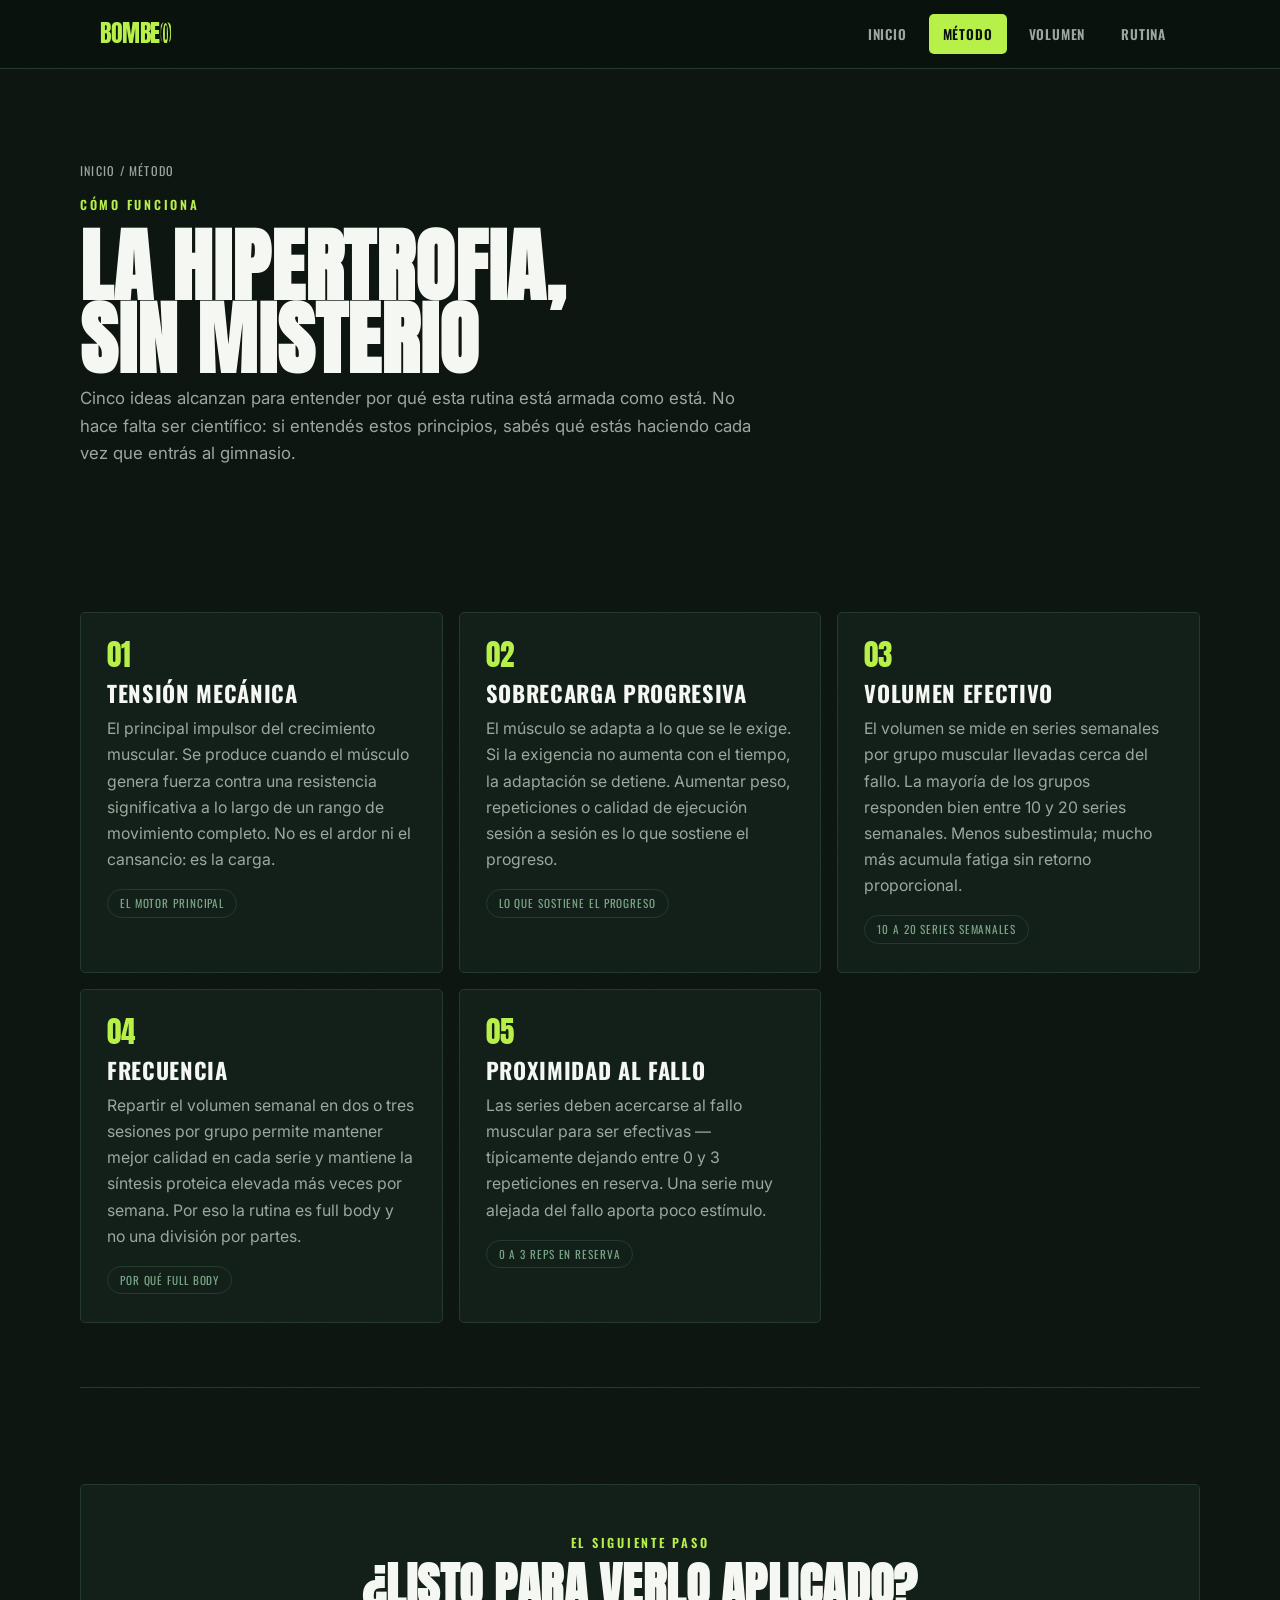
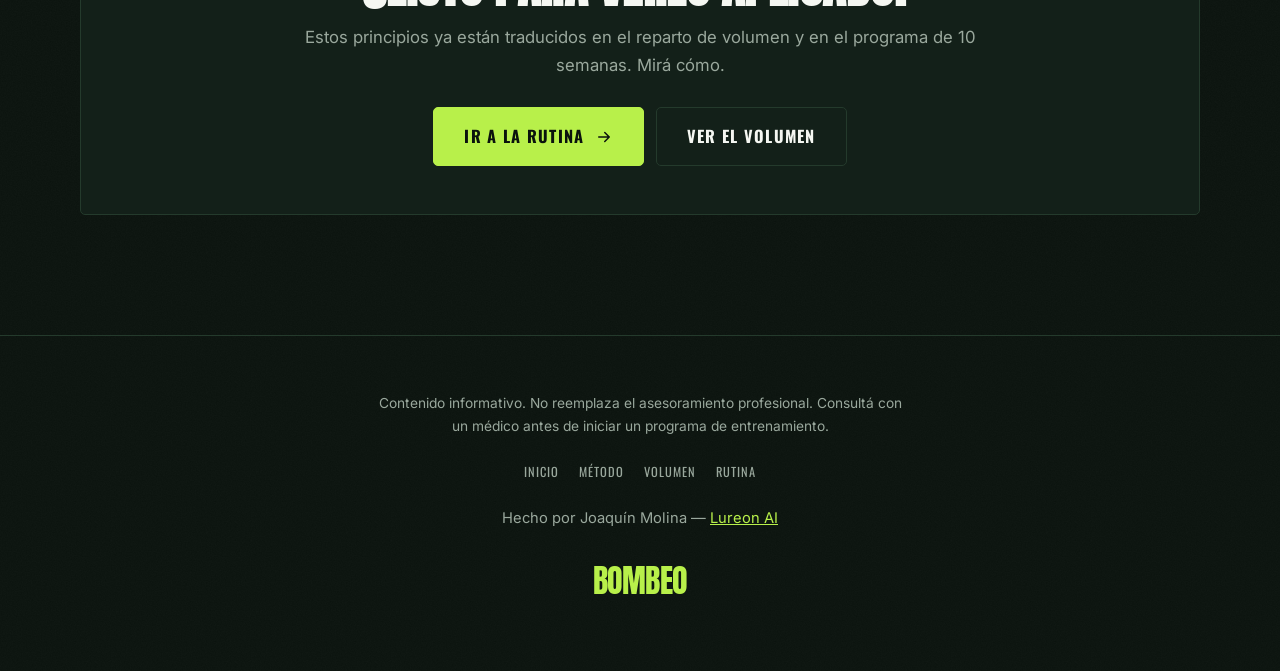
==== metodo.html @ 24048036 "Reconstruir como sitio multi-página con diseño mejorado El sitio era un solo index.html con seccione" ====
<!doctype html>
<html lang="es-AR">
<head>
<meta charset="utf-8">
<meta name="viewport" content="width=device-width, initial-scale=1">
<title>Método — BOMBEO</title>
<meta name="description" content="Los cinco principios de hipertrofia detrás de BOMBEO: tensión mecánica, sobrecarga progresiva, volumen efectivo, frecuencia y proximidad al fallo.">
<link rel="preconnect" href="https://fonts.googleapis.com">
<link rel="preconnect" href="https://fonts.gstatic.com" crossorigin>
<link href="https://fonts.googleapis.com/css2?family=Anton&family=Oswald:wght@500;600;700&family=Inter:wght@400;500;600&display=swap" rel="stylesheet">
<link rel="stylesheet" href="styles.css">
</head>
<body data-page="metodo">

<nav class="navbar">
  <div class="nav-top wrap">
    <a class="nav-logo" href="index.html">BOMBE<span class="disc">O</span></a>
    <button class="nav-toggle" aria-label="Abrir menú" aria-expanded="false">
      <svg viewBox="0 0 24 24" fill="none" stroke-width="2" stroke-linecap="round"><path d="M3 6h18M3 12h18M3 18h18"/></svg>
    </button>
    <div class="nav-links">
      <a href="index.html">Inicio</a>
      <a href="metodo.html" aria-current="page">Método</a>
      <a href="volumen.html">Volumen</a>
      <a href="rutina.html">Rutina</a>
    </div>
  </div>
</nav>

<main>
  <header class="page-hero wrap">
    <p class="crumb"><a href="index.html">Inicio</a> / Método</p>
    <p class="eyebrow">Cómo funciona</p>
    <h1 class="section-title">La hipertrofia,<br>sin misterio</h1>
    <p class="section-lead">Cinco ideas alcanzan para entender por qué esta rutina está armada como está. No hace falta ser científico: si entendés estos principios, sabés qué estás haciendo cada vez que entrás al gimnasio.</p>
  </header>

  <section class="section-tight wrap">
    <div class="concept-grid stagger" id="concepts"></div>
  </section>

  <section class="section wrap">
    <div class="reveal" style="background:var(--card);border:1px solid var(--border);border-radius:var(--radius);padding:clamp(28px,5vw,48px);text-align:center">
      <p class="eyebrow" style="margin-bottom:10px">El siguiente paso</p>
      <h2 class="section-title" style="font-size:clamp(1.8rem,6vw,3rem);margin-bottom:16px">¿Listo para verlo aplicado?</h2>
      <p class="section-lead" style="margin:0 auto 28px">Estos principios ya están traducidos en el reparto de volumen y en el programa de 10 semanas. Mirá cómo.</p>
      <div class="hero-cta">
        <a class="btn btn-primary" href="rutina.html">Ir a la rutina
          <svg viewBox="0 0 24 24" fill="none" stroke="currentColor" stroke-width="2" stroke-linecap="round" stroke-linejoin="round"><path d="M5 12h14M13 6l6 6-6 6"/></svg>
        </a>
        <a class="btn btn-ghost" href="volumen.html">Ver el volumen</a>
      </div>
    </div>
  </section>
</main>

<footer class="site-footer">
  <div class="wrap">
    <p class="disclaimer">Contenido informativo. No reemplaza el asesoramiento profesional. Consultá con un médico antes de iniciar un programa de entrenamiento.</p>
    <div class="foot-links">
      <a href="index.html">Inicio</a>
      <a href="metodo.html">Método</a>
      <a href="volumen.html">Volumen</a>
      <a href="rutina.html">Rutina</a>
    </div>
    <p class="credits">Hecho por Joaquín Molina — <a href="https://lureon.ai" target="_blank" rel="noopener">Lureon AI</a></p>
    <div class="foot-mark">BOMBEO</div>
  </div>
</footer>

<script src="app.js"></script>
</body>
</html>
---- styles.css ----
/* ============================================================
   BOMBEO — estilos compartidos (multi-página)
   ============================================================ */
:root{
  --bg:#0A120D;
  --card:#132019;
  --elev:#1C2E23;
  --lima:#B8F04A;
  --lima-hi:#c8ff5e;
  --salvia:#7BA687;
  --fg:#F5F7F2;
  --fg2:#9AA89D;
  --border:#243A2C;
  --lima-20:rgba(184,240,74,.20);
  --radius:5px;
  --display:'Anton',system-ui,sans-serif;
  --title:'Oswald',system-ui,sans-serif;
  --body:'Inter',system-ui,-apple-system,sans-serif;
  --maxw:1120px;
  --nav-h:118px;
  --ease-out:cubic-bezier(.16,1,.3,1);   /* Expo.out — de la skill ui-ux-pro-max */
  --ease-back:cubic-bezier(.34,1.56,.64,1);
}
*{box-sizing:border-box}
html{scroll-behavior:smooth}
body{
  margin:0;
  min-height:100dvh;
  background-color:var(--bg);
  color:var(--fg);
  font-family:var(--body);
  font-size:16px;
  line-height:1.65;
  -webkit-font-smoothing:antialiased;
  background-image:url("data:image/svg+xml,%3Csvg xmlns='http://www.w3.org/2000/svg' width='140' height='140'%3E%3Cfilter id='n'%3E%3CfeTurbulence type='fractalNoise' baseFrequency='0.8' numOctaves='2' stitchTiles='stitch'/%3E%3CfeColorMatrix type='saturate' values='0'/%3E%3C/filter%3E%3Crect width='100%25' height='100%25' filter='url(%23n)' opacity='0.035'/%3E%3C/svg%3E");
}
img{max-width:100%}
a{color:var(--lima)}
h1,h2,h3{margin:0;line-height:1}

/* entrada suave de página (multi-página) */
@media (prefers-reduced-motion:no-preference){
  body{animation:pageIn .5s var(--ease-out) both}
  @keyframes pageIn{from{opacity:0;transform:translateY(8px)}to{opacity:1;transform:none}}
  /* transición entre documentos donde el navegador la soporta */
  @view-transition{navigation:auto}
}

.wrap{max-width:var(--maxw);margin:0 auto;padding:0 20px}
main{display:block}
.section{padding:clamp(56px,9vw,96px) 0;border-top:1px solid var(--border)}
.section:first-child{border-top:0}
.section-tight{padding:clamp(40px,6vw,64px) 0}

.eyebrow{
  font-family:var(--title);font-weight:600;text-transform:uppercase;
  letter-spacing:.22em;font-size:.78rem;color:var(--lima);margin:0 0 14px;
}
.section-title{
  font-family:var(--display);text-transform:uppercase;letter-spacing:.01em;
  line-height:.92;font-size:clamp(2rem,8vw,4.6rem);
  overflow-wrap:break-word;word-break:break-word;margin:0 0 8px;
}
.section-lead{color:var(--fg2);max-width:62ch;font-size:1.05rem;margin:0 0 40px}

/* ---------- BOTONES ---------- */
.btn{
  display:inline-flex;align-items:center;gap:10px;
  font-family:var(--title);font-weight:700;text-transform:uppercase;
  letter-spacing:.08em;text-decoration:none;font-size:1.02rem;
  padding:15px 30px;border-radius:var(--radius);cursor:pointer;
  touch-action:manipulation;border:1px solid transparent;
  transition:transform .12s var(--ease-out),background .15s ease,border-color .15s ease,color .15s ease;
}
.btn svg{width:18px;height:18px}
.btn-primary{background:var(--lima);color:#0A120D;border-color:var(--lima)}
.btn-primary:hover{background:var(--lima-hi);transform:translateY(-2px)}
.btn-primary:active{transform:scale(.97)}
.btn-ghost{background:transparent;color:var(--fg);border-color:var(--border)}
.btn-ghost:hover{border-color:var(--salvia);transform:translateY(-2px)}
.btn-ghost:active{transform:scale(.97)}
.btn:focus-visible{outline:3px solid var(--salvia);outline-offset:3px}

/* ============================================================
   NAVBAR
   ============================================================ */
.navbar{position:sticky;top:0;z-index:100;
  background:rgba(10,18,13,.86);
  backdrop-filter:blur(12px);-webkit-backdrop-filter:blur(12px);
  border-bottom:1px solid var(--border);
}
.nav-top{display:flex;align-items:center;justify-content:space-between;gap:16px;padding:14px 20px}
.nav-logo{
  font-family:var(--display);text-transform:uppercase;color:var(--lima);
  letter-spacing:-.02em;font-size:1.5rem;text-decoration:none;flex:none;
  display:inline-flex;align-items:baseline;
}
.nav-logo .disc{position:relative}
.nav-logo .disc::after{content:"";position:absolute;inset:16% 8%;border:.11em solid var(--bg);border-radius:50%}
.nav-links{display:flex;gap:8px;flex-wrap:wrap}
.nav-links a{
  font-family:var(--title);font-weight:600;text-transform:uppercase;
  letter-spacing:.06em;font-size:.84rem;color:var(--fg2);text-decoration:none;
  padding:8px 14px;border-radius:var(--radius);min-height:40px;
  display:inline-flex;align-items:center;touch-action:manipulation;
  transition:color .15s ease,background .15s ease;
}
.nav-links a:hover,.nav-links a:focus-visible{color:var(--fg);background:var(--card);outline:none}
.nav-links a:focus-visible{outline:3px solid var(--salvia);outline-offset:2px}
.nav-links a[aria-current="page"]{color:#0A120D;background:var(--lima)}

/* menú hamburguesa (mobile) */
.nav-toggle{
  display:none;background:var(--card);border:1px solid var(--border);border-radius:var(--radius);
  width:44px;height:44px;cursor:pointer;padding:0;align-items:center;justify-content:center;
  touch-action:manipulation;
}
.nav-toggle svg{width:22px;height:22px;stroke:var(--fg)}
.nav-toggle:focus-visible{outline:3px solid var(--salvia);outline-offset:2px}

/* fila de semanas (solo página rutina) */
.nav-weeks-row{max-width:100%;border-top:1px solid var(--border);overflow-x:auto;scrollbar-width:thin}
.nav-weeks{display:inline-flex;gap:8px;padding:10px 20px;white-space:nowrap}
.week-pill{
  flex:none;background:var(--card);border:1px solid var(--border);border-radius:var(--radius);
  color:var(--fg2);font-family:var(--title);font-weight:700;text-transform:uppercase;
  letter-spacing:.05em;font-size:.8rem;padding:8px 14px;min-height:38px;cursor:pointer;
  touch-action:manipulation;
  transition:color .15s ease,border-color .15s ease,background .15s ease,transform .1s var(--ease-out);
}
.week-pill:hover{color:var(--fg);border-color:var(--salvia)}
.week-pill:focus-visible{outline:3px solid var(--salvia);outline-offset:2px}
.week-pill:active{transform:scale(.96)}
.week-pill[aria-pressed="true"]{background:var(--lima);border-color:var(--lima);color:#0A120D}
.week-pill.deload{border-color:var(--salvia)}
.week-pill.deload[aria-pressed="true"]{background:var(--salvia);border-color:var(--salvia);color:#0A120D}

@media (max-width:640px){
  .nav-toggle{display:inline-flex}
  .nav-links{
    display:none;position:absolute;top:100%;right:12px;left:12px;
    flex-direction:column;gap:4px;padding:10px;
    background:rgba(16,26,19,.97);backdrop-filter:blur(12px);
    border:1px solid var(--border);border-radius:var(--radius);
  }
  .nav-links.open{display:flex;animation:menuIn .18s var(--ease-out) both}
  @keyframes menuIn{from{opacity:0;transform:translateY(-6px)}to{opacity:1;transform:none}}
  .nav-links a{width:100%}
}

/* ============================================================
   HERO (Inicio)
   ============================================================ */
.hero{padding:clamp(56px,10vh,120px) 0 clamp(56px,8vh,88px);text-align:center;border-top:0}
.wordmark{
  font-family:var(--display);text-transform:uppercase;color:var(--lima);
  letter-spacing:-.04em;line-height:.86;font-size:clamp(3.6rem,20vw,12rem);
  display:inline-flex;align-items:baseline;max-width:100%;overflow-wrap:break-word;
}
.wordmark .disc{position:relative;color:var(--lima)}
.wordmark .disc::after{content:"";position:absolute;inset:14% 8%;border:.12em solid var(--bg);border-radius:50%;pointer-events:none}
.tagline{
  font-family:var(--title);font-weight:600;text-transform:uppercase;letter-spacing:.04em;
  font-size:clamp(1.05rem,3.4vw,1.7rem);margin:18px 0 10px;
}
.hero-sub{color:var(--fg2);max-width:54ch;margin:0 auto 40px;font-size:1.06rem}
.hero-cta{display:flex;gap:12px;justify-content:center;flex-wrap:wrap}
.hero-note{color:var(--fg2);font-size:.86rem;margin-top:18px}

.stats{display:flex;flex-wrap:wrap;justify-content:center;gap:14px;margin:0 auto 40px}
.stat{flex:1 1 150px;max-width:220px;background:var(--card);border:1px solid var(--border);border-radius:var(--radius);padding:22px 18px}
.stat .num{font-family:var(--display);color:var(--lima);font-size:clamp(2.6rem,7vw,3.4rem);line-height:1;letter-spacing:-.01em}
.stat .lbl{font-family:var(--title);text-transform:uppercase;letter-spacing:.14em;font-size:.74rem;color:var(--fg2);margin-top:8px}

/* tarjetas de navegación (Inicio) */
.nav-cards{display:grid;grid-template-columns:repeat(auto-fit,minmax(260px,1fr));gap:16px}
.nav-card{
  display:flex;flex-direction:column;gap:14px;
  background:var(--card);border:1px solid var(--border);border-radius:var(--radius);
  padding:28px 26px;text-decoration:none;color:var(--fg);
  transition:transform .18s var(--ease-out),border-color .18s ease,background .18s ease;
}
.nav-card:hover{transform:translateY(-4px);border-color:var(--salvia);background:var(--elev)}
.nav-card:focus-visible{outline:3px solid var(--salvia);outline-offset:3px}
.nav-card .ic{width:44px;height:44px;color:var(--lima)}
.nav-card .ic svg{width:100%;height:100%;stroke:var(--lima);fill:none;stroke-width:1.6}
.nav-card h3{font-family:var(--title);font-weight:700;text-transform:uppercase;letter-spacing:.03em;font-size:1.35rem}
.nav-card p{margin:0;color:var(--fg2);font-size:.98rem;flex:1}
.nav-card .go{font-family:var(--title);text-transform:uppercase;letter-spacing:.08em;font-size:.8rem;color:var(--lima);display:inline-flex;align-items:center;gap:8px}
.nav-card .go svg{width:16px;height:16px;transition:transform .18s var(--ease-out)}
.nav-card:hover .go svg{transform:translateX(4px)}

/* ============================================================
   PAGE HERO (interior)
   ============================================================ */
.page-hero{padding:clamp(48px,7vw,80px) 0 clamp(24px,4vw,40px)}
.page-hero .section-title{font-size:clamp(2.4rem,9vw,5rem)}
.crumb{font-family:var(--title);text-transform:uppercase;letter-spacing:.1em;font-size:.76rem;color:var(--fg2);margin-bottom:14px}
.crumb a{color:var(--fg2);text-decoration:none}
.crumb a:hover{color:var(--lima)}

/* ============================================================
   CONCEPTOS (Método)
   ============================================================ */
.concept-grid{display:grid;grid-template-columns:repeat(auto-fit,minmax(280px,1fr));gap:16px}
.concept{background:var(--card);border:1px solid var(--border);border-radius:var(--radius);padding:28px 26px}
.concept .idx{font-family:var(--display);color:var(--lima);font-size:1.8rem;line-height:1}
.concept h3{font-family:var(--title);font-weight:700;text-transform:uppercase;letter-spacing:.03em;font-size:1.4rem;margin:12px 0 12px}
.concept p{margin:0;color:var(--fg2);font-size:.99rem}
.concept .tag{display:inline-block;margin-top:16px;font-family:var(--title);text-transform:uppercase;letter-spacing:.08em;font-size:.7rem;color:var(--salvia);border:1px solid var(--border);border-radius:99px;padding:4px 12px}

/* ============================================================
   GRÁFICO (Volumen)
   ============================================================ */
.chart-layout{display:grid;grid-template-columns:minmax(0,1fr) minmax(0,1fr);gap:48px;align-items:center}
.donut-wrap{position:relative;max-width:420px;margin:0 auto;width:100%}
.donut{width:100%;height:auto;display:block;transform:rotate(-90deg)}
.donut circle{fill:none;stroke-width:22;cursor:pointer;transition:opacity .2s ease,stroke-width .2s ease}
.donut circle.dim{opacity:.28}
.donut circle.active{stroke-width:26}
.donut-center{position:absolute;inset:0;display:flex;flex-direction:column;align-items:center;justify-content:center;text-align:center;pointer-events:none}
.donut-center .big{font-family:var(--display);color:var(--fg);font-size:2.6rem;line-height:1}
.donut-center .cap{font-family:var(--title);text-transform:uppercase;letter-spacing:.14em;font-size:.7rem;color:var(--fg2);margin-top:4px;padding:0 12px}
.donut-center.show-detail .big{color:var(--lima)}
.legend{display:flex;flex-direction:column;gap:0;margin-top:8px}
.leg-item{display:grid;grid-template-columns:14px 1fr auto;gap:12px;align-items:center;padding:9px 6px;cursor:pointer;background:none;border:0;border-bottom:1px solid var(--border);text-align:left;color:var(--fg);width:100%;font-family:var(--body)}
.leg-item:hover,.leg-item:focus-visible{background:var(--card);outline:none}
.leg-item .dot{width:14px;height:14px;border-radius:3px;flex:none}
.leg-item .txt{display:flex;flex-direction:column;line-height:1.25}
.leg-item .g{font-weight:600}
.leg-item .s{color:var(--fg2);font-variant-numeric:tabular-nums;font-size:.85rem}
.leg-item .p{font-family:var(--display);color:var(--lima);font-size:1.15rem;min-width:56px;text-align:right}
.chart-notes{margin-top:48px}
.chart-notes ul{margin:0;padding-left:1.1em;color:var(--fg2)}
.chart-notes li{margin-bottom:10px}
.method-note{margin-top:20px;background:var(--elev);border-left:3px solid var(--lima);border-radius:0 var(--radius) var(--radius) 0;padding:16px 18px;color:var(--fg2);font-size:.92rem}
.freq-table{margin-top:48px;width:100%}
.freq-table h3{font-family:var(--title);text-transform:uppercase;letter-spacing:.06em;font-size:1.1rem;margin:0 0 14px}
table.freq{width:100%;border-collapse:collapse;font-variant-numeric:tabular-nums}
table.freq th,table.freq td{text-align:left;padding:10px 8px;border-bottom:1px solid var(--border)}
table.freq th{font-family:var(--title);text-transform:uppercase;letter-spacing:.08em;font-size:.72rem;color:var(--fg2);font-weight:600}
table.freq td:last-child,table.freq th:last-child{text-align:right}
table.freq .fq{font-family:var(--display);color:var(--lima);font-size:1.15rem}

/* ============================================================
   RUTINA
   ============================================================ */
.week-head{background:var(--card);border:1px solid var(--border);border-radius:var(--radius);padding:24px 26px;margin-bottom:32px}
.week-badge{font-family:var(--display);color:var(--lima);text-transform:uppercase;letter-spacing:.01em;font-size:clamp(1.8rem,5vw,2.4rem);line-height:1}
.week-badge.deload{color:var(--salvia)}
.week-sub{color:var(--fg2);margin:10px 0 18px;font-size:.98rem;max-width:56ch}
.week-progress{display:flex;gap:6px}
.week-dot{flex:1;height:5px;border-radius:3px;background:var(--elev);transition:background .3s var(--ease-out)}
.week-dot.filled{background:var(--lima)}
.week-dot.deload-dot.filled{background:var(--salvia)}

.tabs{display:flex;gap:8px;flex-wrap:wrap;margin-bottom:28px}
.tab{
  flex:1 1 auto;min-width:110px;min-height:52px;background:var(--card);
  border:1px solid var(--border);border-radius:var(--radius);color:var(--fg2);
  font-family:var(--title);font-weight:600;text-transform:uppercase;letter-spacing:.06em;
  font-size:.95rem;cursor:pointer;touch-action:manipulation;padding:8px 14px;
  transition:color .15s ease,border-color .15s ease,background .15s ease,transform .1s var(--ease-out);
  display:flex;flex-direction:column;align-items:center;justify-content:center;line-height:1.1;
}
.tab .big{font-family:var(--display);font-size:1.5rem;color:inherit}
.tab[aria-selected="true"]{background:var(--lima);border-color:var(--lima);color:#0A120D}
.tab:focus-visible{outline:3px solid var(--salvia);outline-offset:2px}
.tab:active{transform:scale(.97)}

.day-panel[hidden]{display:none}
@media (prefers-reduced-motion:no-preference){
  .day-panel{animation:fade .35s var(--ease-out)}
  @keyframes fade{from{opacity:0;transform:translateY(8px)}to{opacity:1;transform:none}}
}
#panels{transition:opacity .15s ease,filter .15s ease}
#panels.swapping{opacity:.35;filter:blur(2px)}

.ex-table{width:100%;border-collapse:collapse}
.ex-table thead th{font-family:var(--title);text-transform:uppercase;letter-spacing:.09em;font-size:.72rem;color:var(--fg2);font-weight:600;text-align:left;padding:12px 14px;border-bottom:1px solid var(--border)}
.ex-table tbody td{padding:16px 14px;border-bottom:1px solid var(--border);vertical-align:middle}
.ex-table .name{font-weight:600;font-size:1.05rem}
.ex-table .sr{font-family:var(--display);color:var(--lima);font-size:1.5rem;line-height:1;white-space:nowrap}
.ex-table .num-col{font-variant-numeric:tabular-nums;color:var(--fg2)}
.ex-table tbody tr:hover{background:var(--card)}
.ex-cards{display:none;flex-direction:column;gap:12px}
.ex-card{background:var(--card);border:1px solid var(--border);border-radius:var(--radius);padding:16px}
.ex-card .name{font-weight:600;font-size:1.08rem;margin-bottom:12px}
.ex-card .row{display:flex;gap:10px}
.ex-card .cell{flex:1;background:var(--elev);border-radius:4px;padding:10px 8px;text-align:center}
.ex-card .cell .k{font-family:var(--title);text-transform:uppercase;letter-spacing:.08em;font-size:.6rem;color:var(--fg2);display:block;margin-bottom:4px}
.ex-card .cell .v{font-family:var(--display);color:var(--lima);font-size:1.25rem;line-height:1}
.ex-card .cell .v.small{font-size:1rem;color:var(--fg)}

/* ---------- NOTAS ---------- */
.notes-list{list-style:none;padding:0;margin:0;display:grid;gap:14px}
.notes-list li{background:var(--card);border:1px solid var(--border);border-radius:var(--radius);padding:18px 20px 18px 52px;color:var(--fg2);position:relative}
.notes-list li::before{content:"";position:absolute;left:20px;top:26px;width:14px;height:2px;background:var(--lima)}
.notes-list b{color:var(--fg)}

/* ============================================================
   FOOTER
   ============================================================ */
.site-footer{border-top:1px solid var(--border);padding:56px 0 64px;text-align:center;margin-top:24px}
.site-footer .disclaimer{color:var(--fg2);font-size:.86rem;max-width:60ch;margin:0 auto 24px}
.site-footer .foot-links{display:flex;gap:20px;justify-content:center;flex-wrap:wrap;margin-bottom:24px}
.site-footer .foot-links a{font-family:var(--title);text-transform:uppercase;letter-spacing:.08em;font-size:.78rem;color:var(--fg2);text-decoration:none}
.site-footer .foot-links a:hover{color:var(--lima)}
.site-footer .credits{color:var(--fg2);font-size:.92rem;margin-bottom:24px}
.site-footer .foot-mark{font-family:var(--display);text-transform:uppercase;color:var(--lima);letter-spacing:-.03em;font-size:2rem}

/* ---------- reveal + stagger ---------- */
.reveal{opacity:0;transform:translateY(24px);transition:opacity .6s var(--ease-out),transform .6s var(--ease-out)}
.reveal.in{opacity:1;transform:none}
.stagger>*{opacity:0;transform:translateY(18px) scale(.98);transition:opacity .5s var(--ease-out),transform .5s var(--ease-out)}
.stagger.in>*{opacity:1;transform:none}

@media (max-width:820px){.chart-layout{grid-template-columns:1fr;gap:36px}}
@media (max-width:640px){
  .ex-table{display:none}
  .ex-cards{display:flex}
  .tab{flex:1 1 40%}
}
@media (prefers-reduced-motion:reduce){
  html{scroll-behavior:auto}
  .reveal,.stagger>*{transition:none;opacity:1;transform:none}
  .donut circle{transition:none}
}
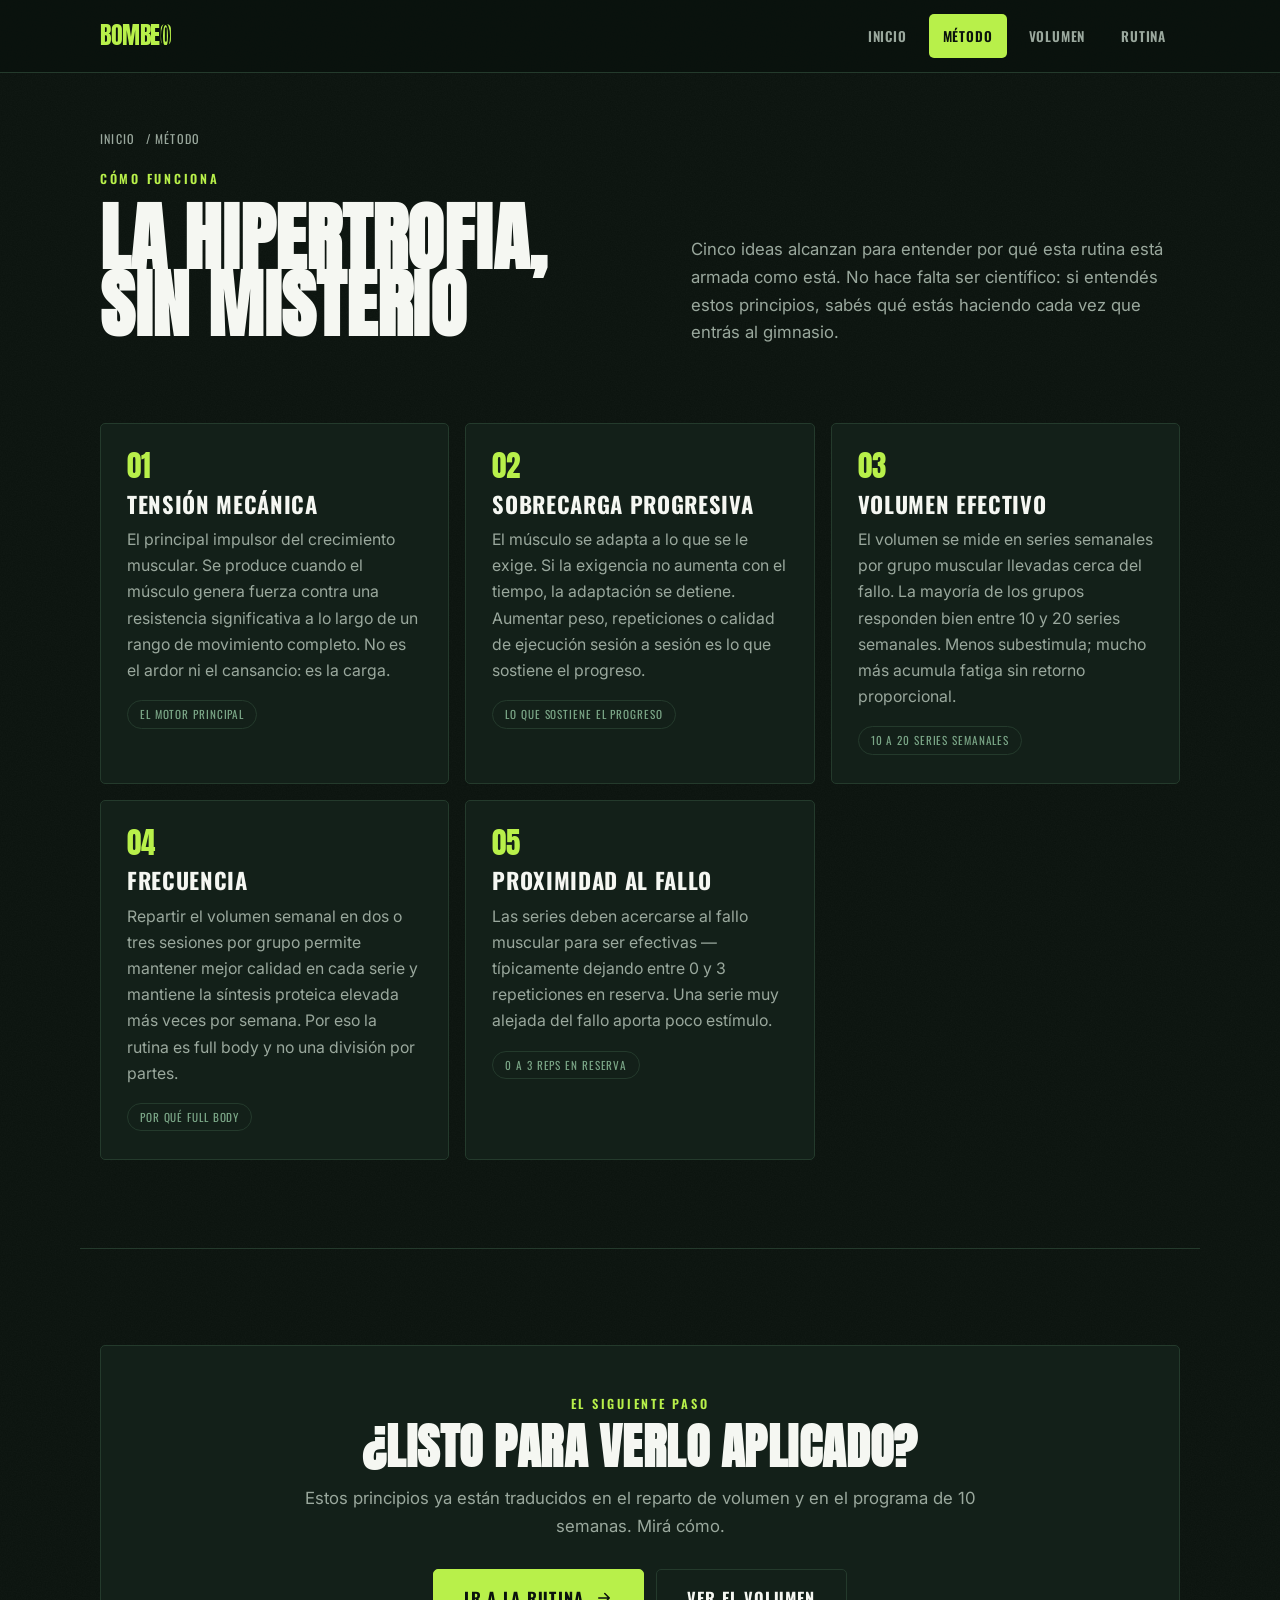
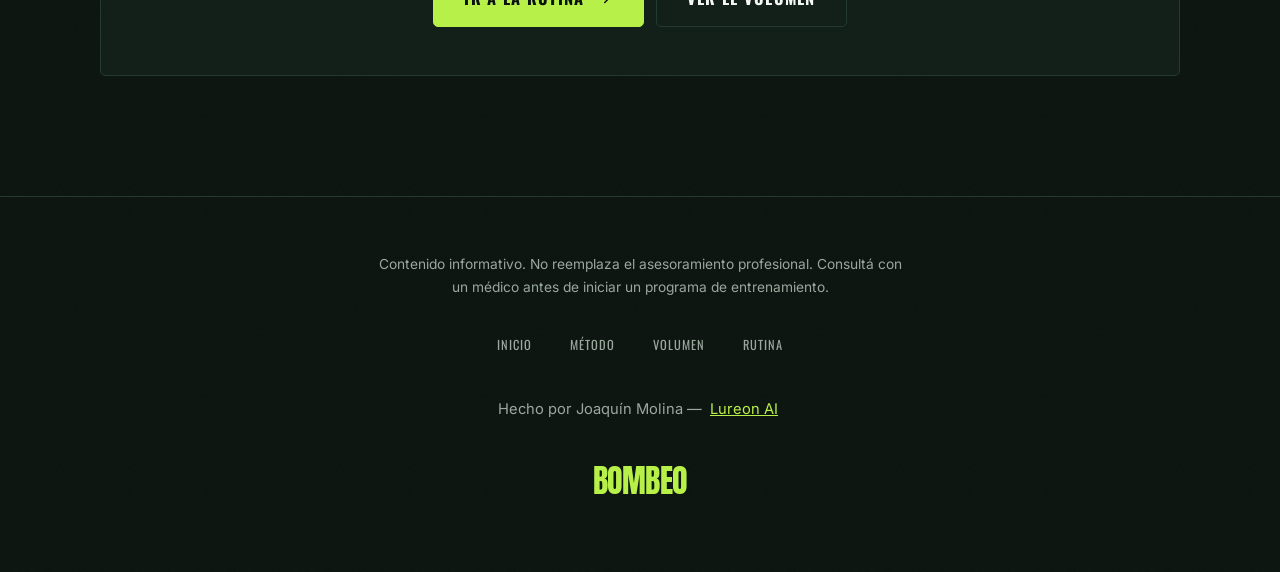
==== commit 42620449: "Corregir UX/UI en mobile y desktop Bug sistémico de layout: las clases de espaciado (.hero, .page-he" ====
--- a/metodo.html
+++ b/metodo.html
@@ -29,9 +29,11 @@
 
 <main>
   <header class="page-hero wrap">
-    <p class="crumb"><a href="index.html">Inicio</a> / Método</p>
-    <p class="eyebrow">Cómo funciona</p>
-    <h1 class="section-title">La hipertrofia,<br>sin misterio</h1>
+    <div>
+      <p class="crumb"><a href="index.html">Inicio</a> / Método</p>
+      <p class="eyebrow">Cómo funciona</p>
+      <h1 class="section-title">La hipertrofia,<br>sin misterio</h1>
+    </div>
     <p class="section-lead">Cinco ideas alcanzan para entender por qué esta rutina está armada como está. No hace falta ser científico: si entendés estos principios, sabés qué estás haciendo cada vez que entrás al gimnasio.</p>
   </header>
 
--- a/styles.css
+++ b/styles.css
@@ -48,9 +48,15 @@
 
 .wrap{max-width:var(--maxw);margin:0 auto;padding:0 20px}
 main{display:block}
-.section{padding:clamp(56px,9vw,96px) 0;border-top:1px solid var(--border)}
+/* OJO: usar padding-block (no el shorthand) — estas clases conviven con .wrap
+   en el mismo elemento y el shorthand le anularía el padding lateral */
+.section{padding-block:clamp(56px,9vw,96px);border-top:1px solid var(--border)}
 .section:first-child{border-top:0}
-.section-tight{padding:clamp(40px,6vw,64px) 0}
+.section-tight{padding-block:clamp(28px,4vw,44px) clamp(56px,8vw,88px)}
+
+/* la navbar sticky no debe tapar el destino de un salto */
+[id]{scroll-margin-top:96px}
+body[data-page="rutina"] [id]{scroll-margin-top:150px}
 
 .eyebrow{
   font-family:var(--title);font-weight:600;text-transform:uppercase;
@@ -93,7 +99,8 @@
 .nav-logo{
   font-family:var(--display);text-transform:uppercase;color:var(--lima);
   letter-spacing:-.02em;font-size:1.5rem;text-decoration:none;flex:none;
-  display:inline-flex;align-items:baseline;
+  display:inline-flex;align-items:center;min-height:44px;
+  touch-action:manipulation;
 }
 .nav-logo .disc{position:relative}
 .nav-logo .disc::after{content:"";position:absolute;inset:16% 8%;border:.11em solid var(--bg);border-radius:50%}
@@ -101,7 +108,7 @@
 .nav-links a{
   font-family:var(--title);font-weight:600;text-transform:uppercase;
   letter-spacing:.06em;font-size:.84rem;color:var(--fg2);text-decoration:none;
-  padding:8px 14px;border-radius:var(--radius);min-height:40px;
+  padding:10px 14px;border-radius:var(--radius);min-height:44px;
   display:inline-flex;align-items:center;touch-action:manipulation;
   transition:color .15s ease,background .15s ease;
 }
@@ -119,13 +126,18 @@
 .nav-toggle:focus-visible{outline:3px solid var(--salvia);outline-offset:2px}
 
 /* fila de semanas (solo página rutina) */
-.nav-weeks-row{max-width:100%;border-top:1px solid var(--border);overflow-x:auto;scrollbar-width:thin}
-.nav-weeks{display:inline-flex;gap:8px;padding:10px 20px;white-space:nowrap}
+.nav-weeks-row{max-width:100%;border-top:1px solid var(--border);overflow-x:auto;overscroll-behavior-x:contain;scrollbar-width:thin}
+/* el padding lateral replica el offset del contenedor .wrap para que los
+   pills arranquen alineados con el contenido en pantallas anchas */
+.nav-weeks{
+  display:inline-flex;gap:8px;white-space:nowrap;
+  padding:10px max(20px, calc((100% - var(--maxw)) / 2 + 20px));
+}
 .week-pill{
   flex:none;background:var(--card);border:1px solid var(--border);border-radius:var(--radius);
   color:var(--fg2);font-family:var(--title);font-weight:700;text-transform:uppercase;
-  letter-spacing:.05em;font-size:.8rem;padding:8px 14px;min-height:38px;cursor:pointer;
-  touch-action:manipulation;
+  letter-spacing:.05em;font-size:.82rem;padding:10px 16px;min-height:44px;cursor:pointer;
+  display:inline-flex;align-items:center;touch-action:manipulation;
   transition:color .15s ease,border-color .15s ease,background .15s ease,transform .1s var(--ease-out);
 }
 .week-pill:hover{color:var(--fg);border-color:var(--salvia)}
@@ -151,7 +163,7 @@
 /* ============================================================
    HERO (Inicio)
    ============================================================ */
-.hero{padding:clamp(56px,10vh,120px) 0 clamp(56px,8vh,88px);text-align:center;border-top:0}
+.hero{padding-block:clamp(56px,10vh,120px) clamp(56px,8vh,88px);text-align:center;border-top:0}
 .wordmark{
   font-family:var(--display);text-transform:uppercase;color:var(--lima);
   letter-spacing:-.04em;line-height:.86;font-size:clamp(3.6rem,20vw,12rem);
@@ -193,11 +205,26 @@
 /* ============================================================
    PAGE HERO (interior)
    ============================================================ */
-.page-hero{padding:clamp(48px,7vw,80px) 0 clamp(24px,4vw,40px)}
-.page-hero .section-title{font-size:clamp(2.4rem,9vw,5rem)}
-.crumb{font-family:var(--title);text-transform:uppercase;letter-spacing:.1em;font-size:.76rem;color:var(--fg2);margin-bottom:14px}
-.crumb a{color:var(--fg2);text-decoration:none}
-.crumb a:hover{color:var(--lima)}
+.page-hero{
+  padding-block:clamp(32px,5vw,56px) clamp(20px,3vw,32px);
+  display:grid;grid-template-columns:minmax(0,1.05fr) minmax(0,.95fr);
+  gap:clamp(20px,4vw,56px);align-items:end;
+}
+.page-hero .section-title{font-size:clamp(2.2rem,8vw,4.6rem)}
+.page-hero .section-lead{margin-bottom:0}
+@media (max-width:900px){
+  .page-hero{grid-template-columns:1fr;gap:16px;align-items:start}
+}
+.crumb{
+  font-family:var(--title);text-transform:uppercase;letter-spacing:.1em;
+  font-size:.76rem;color:var(--fg2);margin:-12px 0 8px;
+}
+/* tap area de 44px sin engordar visualmente la miga de pan */
+.crumb a{
+  color:var(--fg2);text-decoration:none;display:inline-flex;align-items:center;
+  min-height:44px;padding:0 6px 0 0;touch-action:manipulation;
+}
+.crumb a:hover,.crumb a:focus-visible{color:var(--lima)}
 
 /* ============================================================
    CONCEPTOS (Método)
@@ -303,10 +330,16 @@
    ============================================================ */
 .site-footer{border-top:1px solid var(--border);padding:56px 0 64px;text-align:center;margin-top:24px}
 .site-footer .disclaimer{color:var(--fg2);font-size:.86rem;max-width:60ch;margin:0 auto 24px}
-.site-footer .foot-links{display:flex;gap:20px;justify-content:center;flex-wrap:wrap;margin-bottom:24px}
-.site-footer .foot-links a{font-family:var(--title);text-transform:uppercase;letter-spacing:.08em;font-size:.78rem;color:var(--fg2);text-decoration:none}
-.site-footer .foot-links a:hover{color:var(--lima)}
+.site-footer .foot-links{display:flex;gap:6px;justify-content:center;flex-wrap:wrap;margin-bottom:20px}
+.site-footer .foot-links a{
+  font-family:var(--title);text-transform:uppercase;letter-spacing:.08em;font-size:.78rem;
+  color:var(--fg2);text-decoration:none;padding:12px 16px;min-height:44px;
+  display:inline-flex;align-items:center;border-radius:var(--radius);
+  touch-action:manipulation;transition:color .15s ease,background .15s ease;
+}
+.site-footer .foot-links a:hover,.site-footer .foot-links a:focus-visible{color:var(--lima);background:var(--card)}
 .site-footer .credits{color:var(--fg2);font-size:.92rem;margin-bottom:24px}
+.site-footer .credits a{display:inline-flex;align-items:center;min-height:44px;padding:0 4px;touch-action:manipulation}
 .site-footer .foot-mark{font-family:var(--display);text-transform:uppercase;color:var(--lima);letter-spacing:-.03em;font-size:2rem}
 
 /* ---------- reveal + stagger ---------- */
